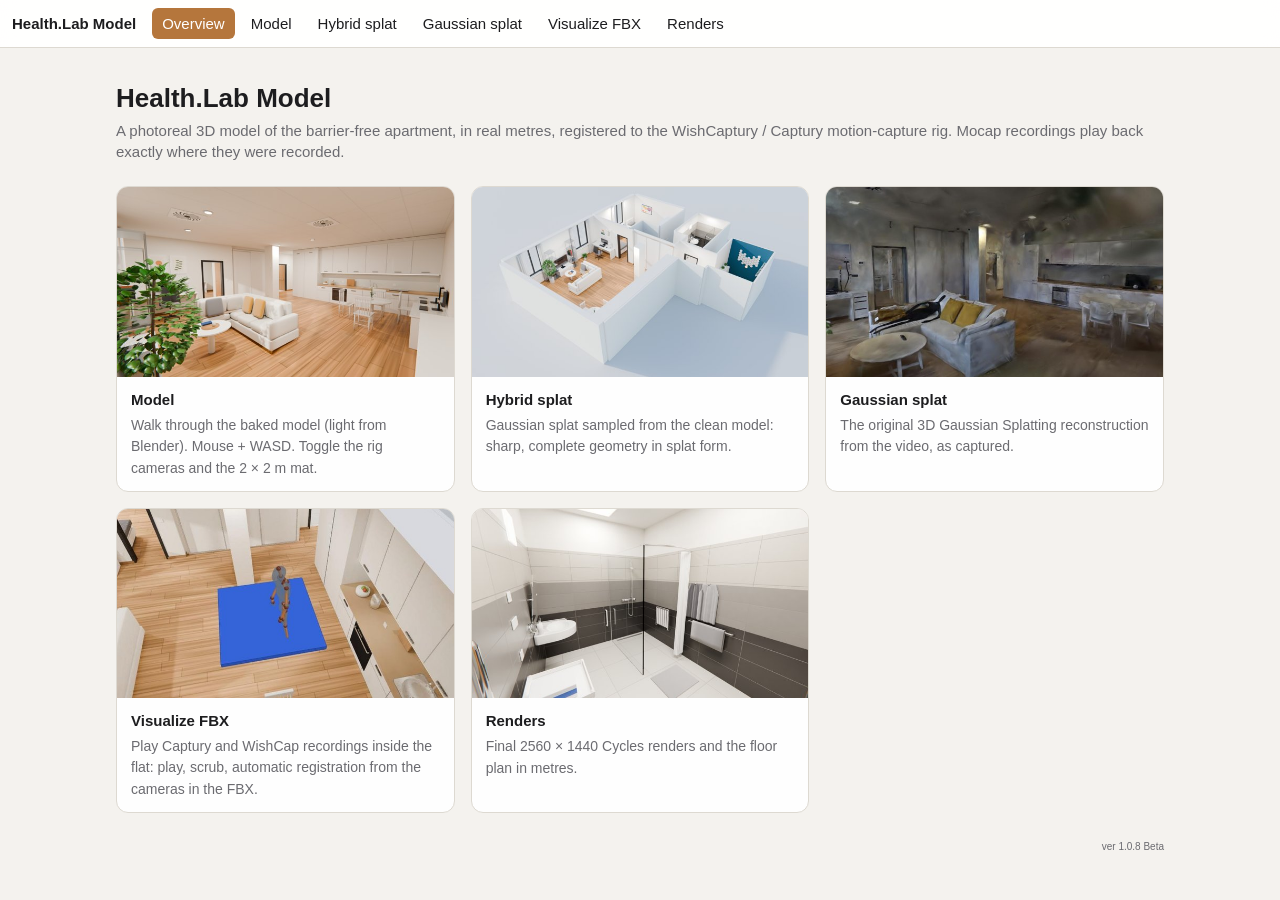
==== viewer/index.html @ d3890dba "Health.Lab Model 1.0.8 Beta Photoreal 3D model of the barrier-free apartment, registered to the Wish" ====
<!doctype html>
<html lang="en"><head><meta charset="utf-8"><meta name="viewport" content="width=device-width,initial-scale=1">
<title>Health.Lab Model</title><link rel="stylesheet" href="style.css?v=108">
<style>
  main { max-width: 1080px; margin: 0 auto; padding: 80px 16px 40px; }
  h1 { font-size: 26px; margin: 0 0 4px; } p.sub { color: var(--muted); margin: 0 0 24px; }
  .cards { display: grid; grid-template-columns: repeat(auto-fit, minmax(260px, 1fr)); gap: 16px; }
  .card { display: block; border: 1px solid var(--line); border-radius: 12px; overflow: hidden; color: inherit; text-decoration: none; background: var(--panel); }
  .card img { width: 100%; aspect-ratio: 16/9; object-fit: cover; display: block; }
  .card div { padding: 12px 14px; } .card b { display: block; margin-bottom: 4px; } .card span { color: var(--muted); font-size: 14px; }
  .card:hover { border-color: var(--accent); }
  .ver { position: static; display: block; text-align: right; margin-top: 28px; }
</style></head>
<body>
<header><b>Health.Lab Model</b><a class="on" id="nav-index" href="index.html">Overview</a><a id="nav-model" href="model.html">Model</a><a id="nav-hybrid" href="splat.html">Hybrid splat</a><a id="nav-gaussian" href="splat.html?s=original">Gaussian splat</a><a id="nav-fbx" href="fbx.html">Visualize FBX</a><a id="nav-renders" href="renders.html">Renders</a></header>
<main>
  <h1>Health.Lab Model</h1>
  <p class="sub">A photoreal 3D model of the barrier-free apartment, in real metres, registered to the WishCaptury / Captury motion-capture rig. Mocap recordings play back exactly where they were recorded.</p>
  <div class="cards">
    <a class="card" href="model.html"><img src="renders/living_room_corner_m.jpg?v=108" alt=""><div><b>Model</b><span>Walk through the baked model (light from Blender). Mouse + WASD. Toggle the rig cameras and the 2 × 2 m mat.</span></div></a>
    <a class="card" href="splat.html"><img src="renders/dollhouse_m.jpg?v=108" alt=""><div><b>Hybrid splat</b><span>Gaussian splat sampled from the clean model: sharp, complete geometry in splat form.</span></div></a>
    <a class="card" href="splat.html?s=original"><img src="renders/gaussian_m.jpg?v=108" alt=""><div><b>Gaussian splat</b><span>The original 3D Gaussian Splatting reconstruction from the video, as captured.</span></div></a>
    <a class="card" href="fbx.html"><img src="renders/fbx_m.jpg?v=108" alt=""><div><b>Visualize FBX</b><span>Play Captury and WishCap recordings inside the flat: play, scrub, automatic registration from the cameras in the FBX.</span></div></a>
    <a class="card" href="renders.html"><img src="renders/bathroom_shower_m.jpg?v=108" alt=""><div><b>Renders</b><span>Final 2560 × 1440 Cycles renders and the floor plan in metres.</span></div></a>
  </div>
  <div class="ver">ver 1.0.8 Beta</div>
</main>
</body></html>
---- viewer/style.css ----
:root { --bg: #f4f2ee; --panel: #ffffffee; --ink: #1d1d1f; --muted: #6b6b70; --line: #ddd9d1; --accent: #b5763c; }
@media (prefers-color-scheme: dark) { :root { --bg: #17171a; --panel: #222226ee; --ink: #f1f0ec; --muted: #a3a3a8; --line: #3a3a40; --accent: #e2a467; } }
* { box-sizing: border-box; }
html, body { margin: 0; height: 100%; background: var(--bg); color: var(--ink); font: 15px/1.4 -apple-system, BlinkMacSystemFont, "Segoe UI", sans-serif; }
header { position: fixed; top: 0; left: 0; right: 0; z-index: 10; display: flex; gap: 6px; align-items: center; flex-wrap: wrap;
         padding: 8px 12px; background: var(--panel); border-bottom: 1px solid var(--line); backdrop-filter: blur(8px); }
header b { margin-right: 10px; }
header a { color: var(--ink); text-decoration: none; padding: 5px 10px; border-radius: 6px; }
header a.on { background: var(--accent); color: #fff; }
.bar { position: fixed; left: 12px; right: 12px; bottom: 12px; z-index: 10; display: flex; gap: 6px; flex-wrap: wrap; justify-content: center; }
.bar button { font: inherit; padding: 6px 12px; border-radius: 999px; border: 1px solid var(--line); background: var(--panel); color: var(--ink); cursor: pointer; }
.bar button.on, .bar button:hover { border-color: var(--accent); color: var(--accent); }
.help { position: fixed; right: 12px; top: 60px; z-index: 10; background: var(--panel); border: 1px solid var(--line); border-radius: 8px;
        padding: 8px 12px; color: var(--muted); font-size: 13px; max-width: 290px; }
#view { position: fixed; inset: 0; }
#msg { position: fixed; inset: 0; display: grid; place-items: center; color: var(--ink); font-size: 18px; pointer-events: none; z-index: 15; }
#msg:empty { display: none; }
#msg span { background: var(--panel); border: 1px solid var(--line); padding: 10px 18px; border-radius: 999px; }
.bar label.chk { display: inline-flex; align-items: center; gap: 6px; padding: 6px 12px; border-radius: 999px; border: 1px solid var(--line);
                 background: var(--panel); color: var(--ink); cursor: pointer; user-select: none; }
.bar label.chk input { accent-color: var(--accent); margin: 0; }
.bar label.chk:has(input:checked) { border-color: var(--accent); }
.ver { position: fixed; right: 10px; bottom: 1px; z-index: 12; font-size: 10px; line-height: 11px; color: var(--muted); pointer-events: none; }
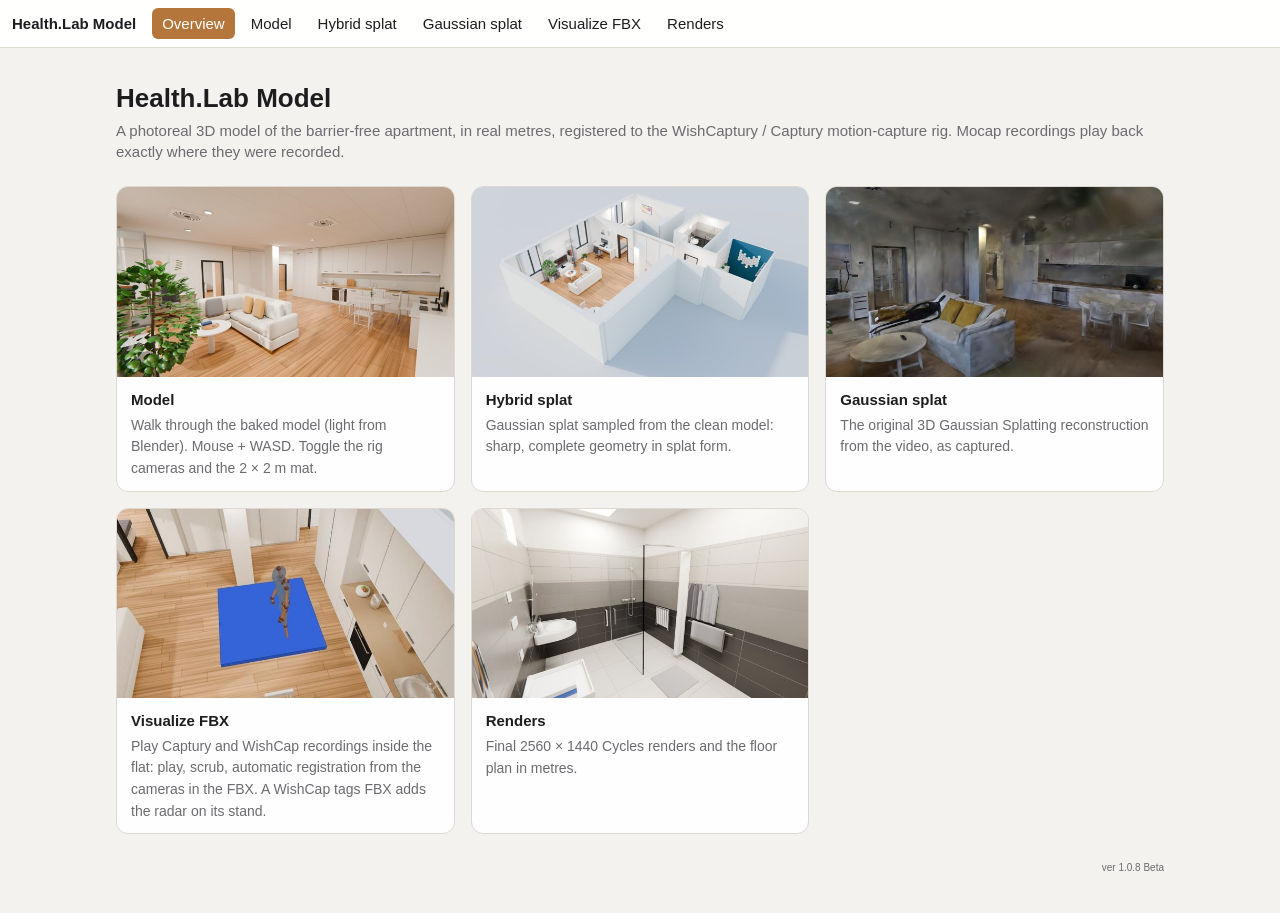
==== commit 03db5110: "Show the radar on its stand from a WishCap tags FBX Visualize FBX now opens the tags.fbx that WishCa" ====
--- a/viewer/index.html
+++ b/viewer/index.html
@@ -1,6 +1,6 @@
 <!doctype html>
 <html lang="en"><head><meta charset="utf-8"><meta name="viewport" content="width=device-width,initial-scale=1">
-<title>Health.Lab Model</title><link rel="stylesheet" href="style.css?v=108">
+<title>Health.Lab Model</title><link rel="stylesheet" href="style.css?v=1081">
 <style>
   main { max-width: 1080px; margin: 0 auto; padding: 80px 16px 40px; }
   h1 { font-size: 26px; margin: 0 0 4px; } p.sub { color: var(--muted); margin: 0 0 24px; }
@@ -17,11 +17,11 @@
   <h1>Health.Lab Model</h1>
   <p class="sub">A photoreal 3D model of the barrier-free apartment, in real metres, registered to the WishCaptury / Captury motion-capture rig. Mocap recordings play back exactly where they were recorded.</p>
   <div class="cards">
-    <a class="card" href="model.html"><img src="renders/living_room_corner_m.jpg?v=108" alt=""><div><b>Model</b><span>Walk through the baked model (light from Blender). Mouse + WASD. Toggle the rig cameras and the 2 × 2 m mat.</span></div></a>
-    <a class="card" href="splat.html"><img src="renders/dollhouse_m.jpg?v=108" alt=""><div><b>Hybrid splat</b><span>Gaussian splat sampled from the clean model: sharp, complete geometry in splat form.</span></div></a>
-    <a class="card" href="splat.html?s=original"><img src="renders/gaussian_m.jpg?v=108" alt=""><div><b>Gaussian splat</b><span>The original 3D Gaussian Splatting reconstruction from the video, as captured.</span></div></a>
-    <a class="card" href="fbx.html"><img src="renders/fbx_m.jpg?v=108" alt=""><div><b>Visualize FBX</b><span>Play Captury and WishCap recordings inside the flat: play, scrub, automatic registration from the cameras in the FBX.</span></div></a>
-    <a class="card" href="renders.html"><img src="renders/bathroom_shower_m.jpg?v=108" alt=""><div><b>Renders</b><span>Final 2560 × 1440 Cycles renders and the floor plan in metres.</span></div></a>
+    <a class="card" href="model.html"><img src="renders/living_room_corner_m.jpg?v=1081" alt=""><div><b>Model</b><span>Walk through the baked model (light from Blender). Mouse + WASD. Toggle the rig cameras and the 2 × 2 m mat.</span></div></a>
+    <a class="card" href="splat.html"><img src="renders/dollhouse_m.jpg?v=1081" alt=""><div><b>Hybrid splat</b><span>Gaussian splat sampled from the clean model: sharp, complete geometry in splat form.</span></div></a>
+    <a class="card" href="splat.html?s=original"><img src="renders/gaussian_m.jpg?v=1081" alt=""><div><b>Gaussian splat</b><span>The original 3D Gaussian Splatting reconstruction from the video, as captured.</span></div></a>
+    <a class="card" href="fbx.html"><img src="renders/fbx_m.jpg?v=1081" alt=""><div><b>Visualize FBX</b><span>Play Captury and WishCap recordings inside the flat: play, scrub, automatic registration from the cameras in the FBX. A WishCap tags FBX adds the radar on its stand.</span></div></a>
+    <a class="card" href="renders.html"><img src="renders/bathroom_shower_m.jpg?v=1081" alt=""><div><b>Renders</b><span>Final 2560 × 1440 Cycles renders and the floor plan in metres.</span></div></a>
   </div>
   <div class="ver">ver 1.0.8 Beta</div>
 </main>
